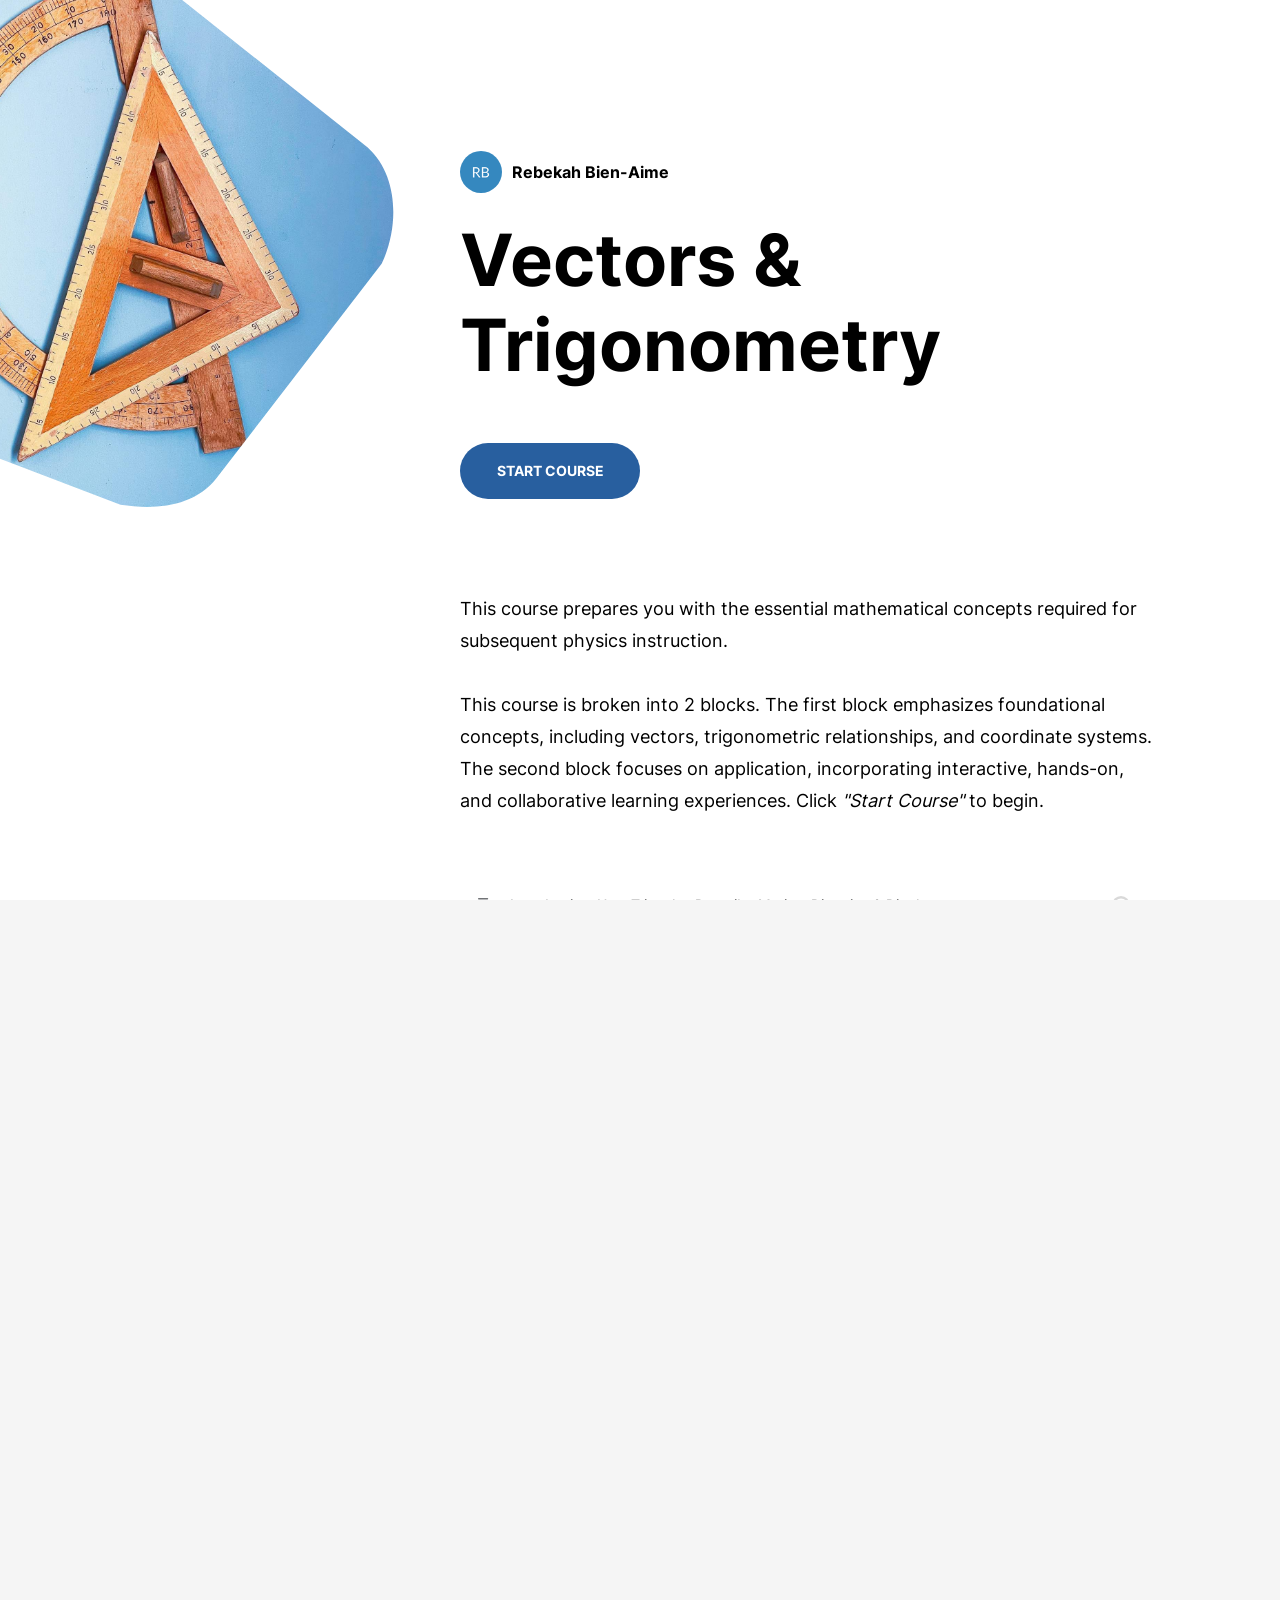
==== index.html @ 32b32f78 "20260422fppt just trying to figure this out!!!!!" ====
<!doctype html>
<!-- 
course package version: yKN7wlN3
rise_frontend sha: f0481632b05f090b95d248bf2dc83c92078281b9
learn_distribution_frontend sha: 6c2ce45992a608a08538cbc771691f6ddfbf4f32
mondrian sha: b35ee3f6ba32f042733aa8c14632e7e5ccc3ecfd
sandbox sha: 38e0c7bca6fd6bed198d58039339932c1fb4afbe
 -->
<html lang="en">
  <head>
    <meta charset="utf-8">
    <meta name="viewport" content="width=device-width,initial-scale=1">
    <title>Vectors &amp; Trigonometry</title>
    
      <link rel="stylesheet" href="lib/sandbox/4adfab46.css">
    
    <script type="application/json" id="__CONFIG__">
      {"remoteManifest":{"learn_distribution_frontend":{".js":["learn_dist/entry.js"]},"mondrian":{".js":["mondrian/entry.js"]}},"assetTargetPrefixes":{"media":"assets","font":"lib/fonts"}}
    </script>
    
    <script src="lib/dist/4215d215.js"></script>
  </head>
  <body>
    <div id="app"></div>
    
      <script src="lib/rise/c26d8ed4.js"></script>
    
      <script src="lib/sandbox/c77685df.js"></script>
    
  </body>
</html>
---- lib/sandbox/4adfab46.css ----
html,
body {
  height: 100%;
  margin: 0;
  padding: 0;
}

iframe {
  border: none;
  display: block;
  height: 100%;
  width: 100%;
}
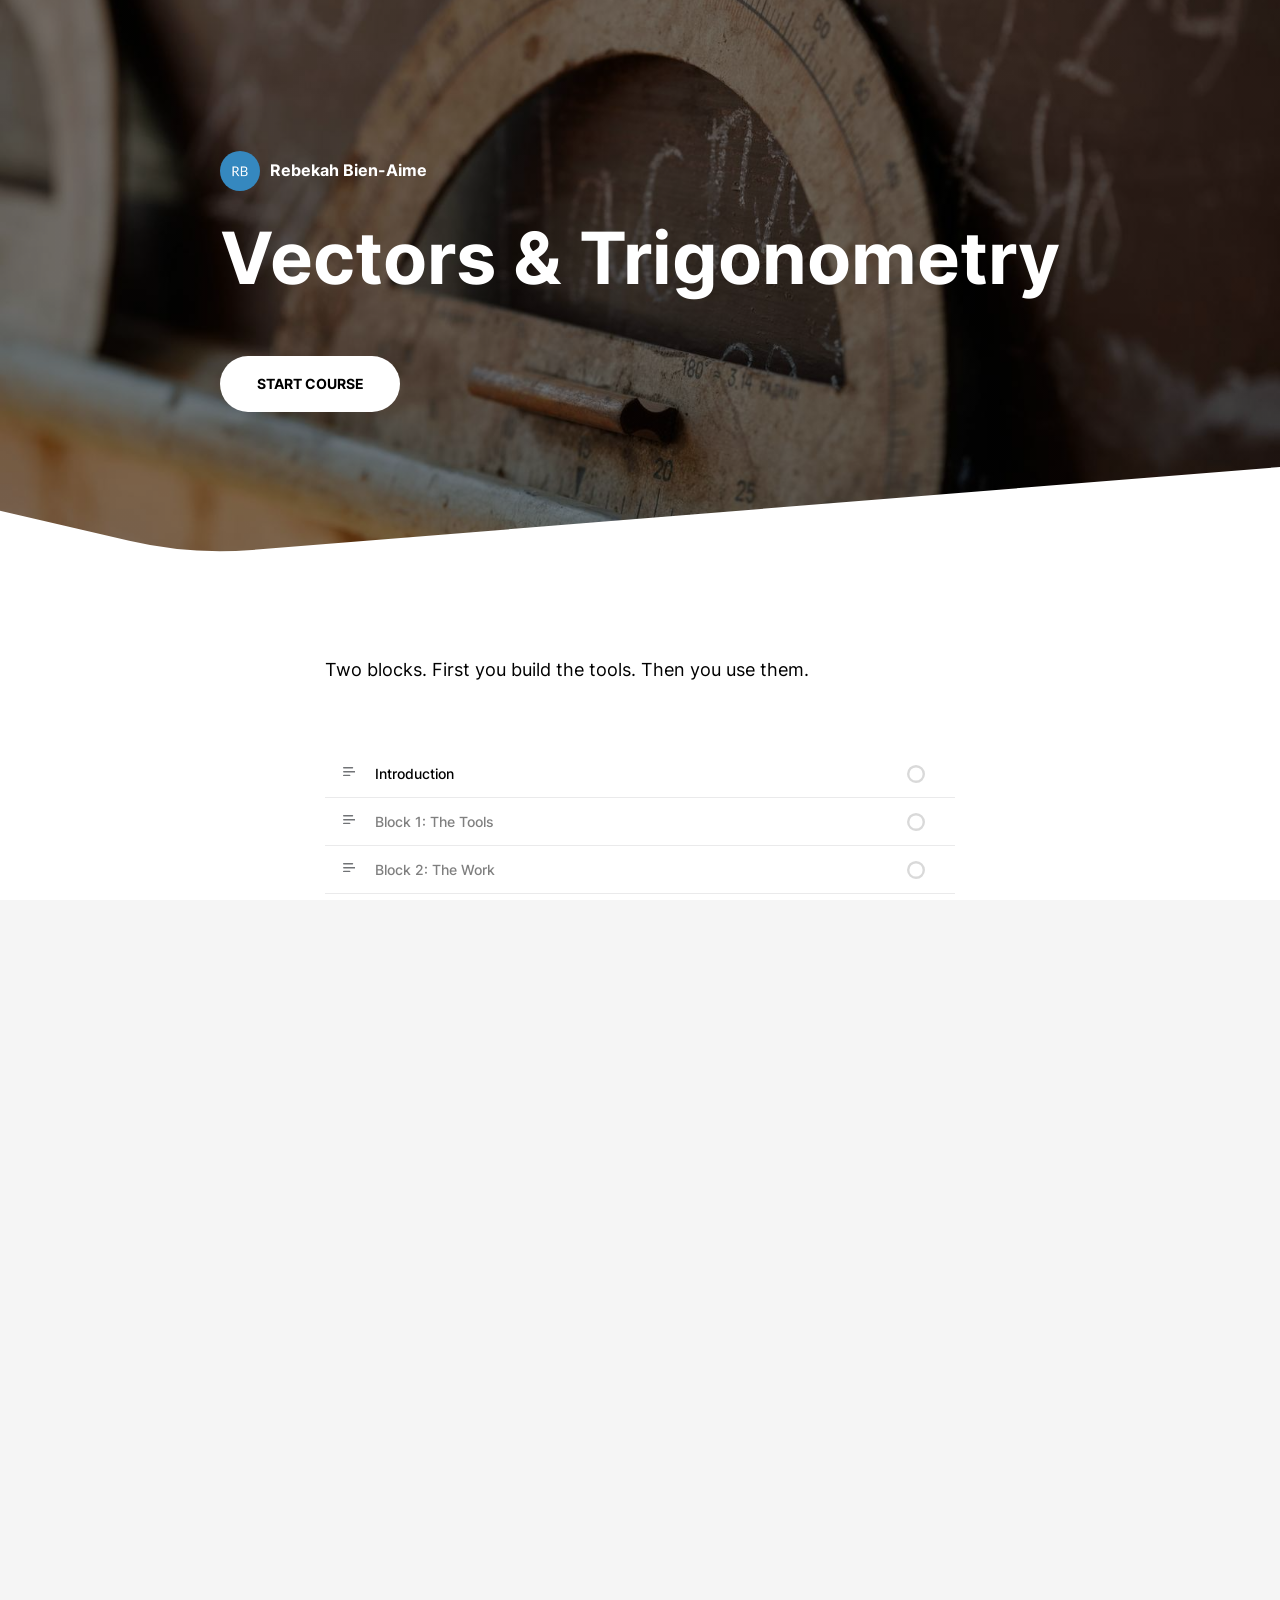
==== commit 9def9505: "full" ====
--- a/index.html
+++ b/index.html
@@ -1,9 +1,9 @@
 <!doctype html>
 <!-- 
-course package version: yKN7wlN3
-rise_frontend sha: f0481632b05f090b95d248bf2dc83c92078281b9
-learn_distribution_frontend sha: 6c2ce45992a608a08538cbc771691f6ddfbf4f32
-mondrian sha: b35ee3f6ba32f042733aa8c14632e7e5ccc3ecfd
+course package version: Xcdqxrij
+rise_frontend sha: 3ff04edd89f1fe47889fbd8b3933226f0b89b24c
+learn_distribution_frontend sha: 6f6fd53281c8d7a474359a229acd737402346207
+mondrian sha: 27bd32cc9c95c2b1452af55c030db50b7eed4465
 sandbox sha: 38e0c7bca6fd6bed198d58039339932c1fb4afbe
  -->
 <html lang="en">
@@ -23,7 +23,7 @@
   <body>
     <div id="app"></div>
     
-      <script src="lib/rise/c26d8ed4.js"></script>
+      <script src="lib/rise/a34b645b.js"></script>
     
       <script src="lib/sandbox/c77685df.js"></script>
     
